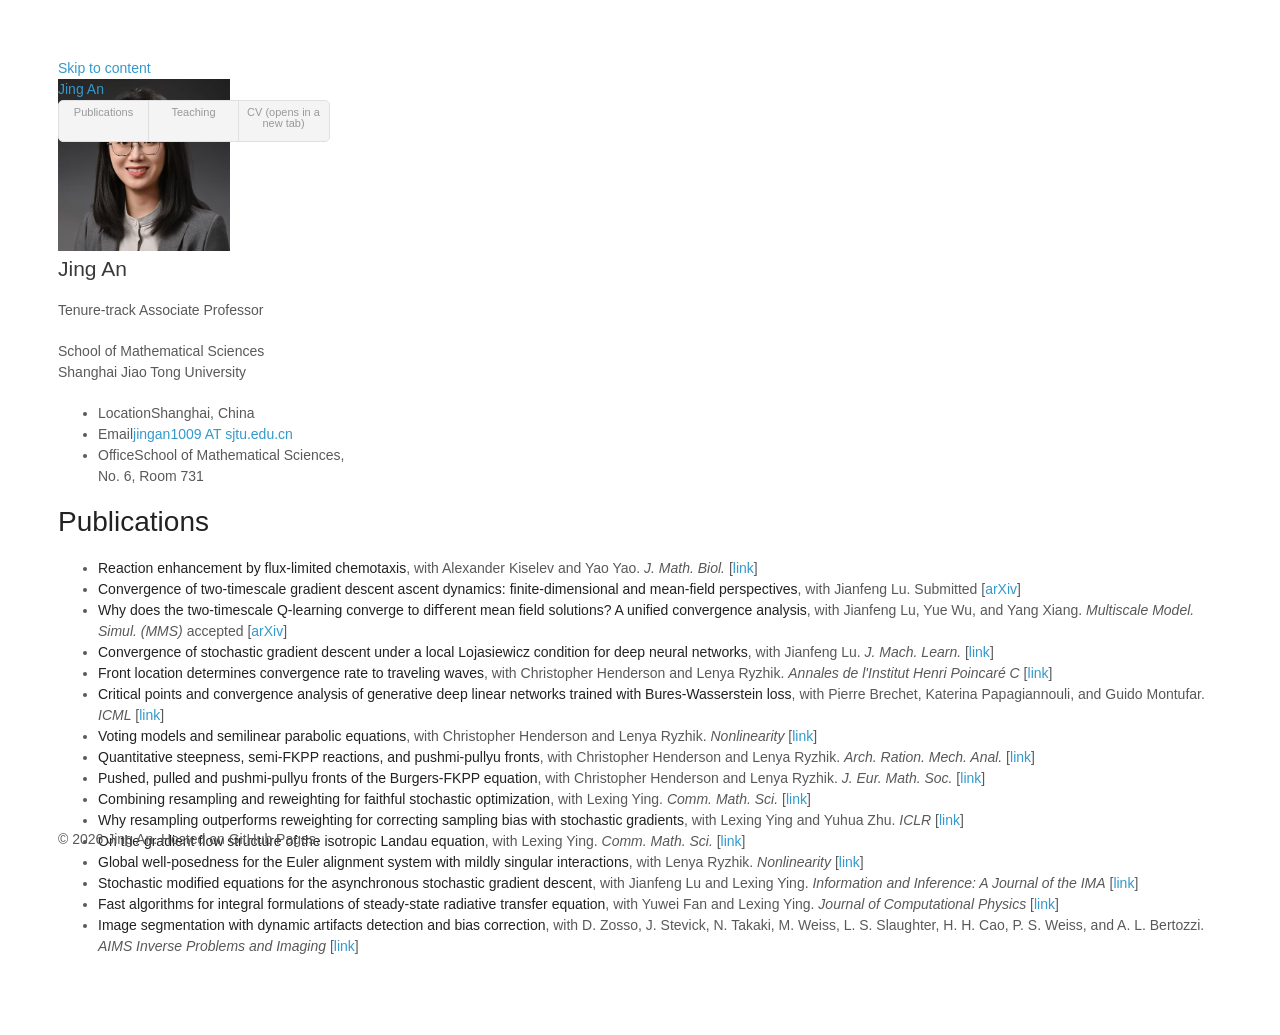
==== publications.html @ f7a0b103 "Add files via upload" ====
<!doctype html>
<html lang="en">
<head>
  <meta charset="utf-8">
  <meta name="viewport" content="width=device-width, initial-scale=1">
  <meta name="description" content="Publications — Jing An, School of Mathematical Sciences, Shanghai Jiao Tong University.">
  <title>Publications | Jing An</title>
  <link rel="stylesheet" href="styles.css">
</head>
<body>
  <a class="skip-link" href="#main-content">Skip to content</a>
  <header class="masthead">
    <nav class="navigation" aria-label="Main navigation">
      <a class="site-name" href="index.html">Jing An</a>
      <ul class="nav-links">
        <li><a href="publications.html" aria-current="page">Publications</a></li>
        <li><a href="teaching.html">Teaching</a></li>
        <li><a href="https://jingan1009.github.io/cv.pdf" target="_blank" rel="noopener noreferrer">CV<span class="visually-hidden"> (opens in a new tab)</span></a></li>
      </ul>
    </nav>
  </header>
  <div class="page-layout">
    <aside class="profile" aria-label="Profile and contact information">
      <a class="profile-photo" href="index.html" aria-label="Jing An home">
        <img src="IMG_2494.JPG" alt="Jing An" width="172" height="172">
      </a>
      <div class="profile-details">
        <h2 class="profile-name">Jing An</h2>
        <p class="profile-role">Tenure-track Associate Professor</p>
        <p class="profile-affiliation">School of Mathematical Sciences<br>Shanghai Jiao Tong University</p>
        <ul class="profile-contact">
          <li><span class="contact-label">Location</span>Shanghai, China</li>
          <li><span class="contact-label">Email</span><a href="mailto:jingan1009@sjtu.edu.cn">jingan1009 AT sjtu.edu.cn</a></li>
          <li><span class="contact-label">Office</span>School of Mathematical Sciences,<br>No. 6, Room 731</li>
        </ul>
      </div>
    </aside>
    <main id="main-content" class="page-content" tabindex="-1">
      <h1>Publications</h1>
      <ul class="publication-list">
        <li class="publication"><strong>Reaction enhancement by flux-limited chemotaxis</strong>, with Alexander Kiselev and Yao Yao.
<cite>J. Math. Biol. </cite> [<a href="https://link.springer.com/article/10.1007/s00285-026-02383-5" target="_blank" rel="noopener noreferrer">link</a>]</li>
        <li class="publication"><strong>Convergence of two-timescale gradient descent ascent dynamics: finite-dimensional and mean-field perspectives</strong>, with Jianfeng Lu. Submitted [<a href="https://arxiv.org/abs/2501.17122" target="_blank" rel="noopener noreferrer">arXiv</a>] </li>
        <li class="publication"><strong>Why does the two-timescale Q-learning converge to diﬀerent mean field solutions? A unified convergence analysis</strong>, with Jianfeng Lu, Yue Wu, and Yang Xiang. <cite>Multiscale Model. Simul. (MMS)</cite> accepted [<a href="https://arxiv.org/pdf/2404.04357" target="_blank" rel="noopener noreferrer">arXiv</a>]</li>
        <li class="publication"><strong>Convergence of stochastic gradient descent under a local Lojasiewicz condition for deep neural networks</strong>, with Jianfeng Lu. <cite>J. Mach. Learn.</cite> [<a href="https://global-sci.com/index.php/jml/article/view/13210" target="_blank" rel="noopener noreferrer">link</a>]</li>
        <li class="publication"><strong>Front location determines convergence rate to traveling waves</strong>, with Christopher Henderson and Lenya Ryzhik. <cite>Annales de l'Institut Henri Poincaré C</cite>  [<a href="https://ems.press/journals/aihpc/articles/14297832" target="_blank" rel="noopener noreferrer">link</a>]</li>
        <li class="publication"><strong>Critical points and convergence analysis of generative deep linear networks trained with Bures-Wasserstein loss</strong>, with Pierre Brechet, Katerina Papagiannouli, and Guido Montufar. <cite>ICML</cite>  [<a href="https://proceedings.mlr.press/v202/brechet23a/brechet23a.pdf" target="_blank" rel="noopener noreferrer">link</a>]</li>
        <li class="publication"><strong>Voting models and semilinear parabolic equations</strong>, with Christopher Henderson and Lenya Ryzhik. <cite>Nonlinearity</cite> [<a href="https://iopscience.iop.org/article/10.1088/1361-6544/ad001c/pdf" target="_blank" rel="noopener noreferrer">link</a>]</li>
        <li class="publication"><strong>Quantitative steepness, semi-FKPP reactions, and pushmi-pullyu fronts</strong>, with Christopher Henderson and Lenya Ryzhik. <cite>Arch. Ration. Mech. Anal.</cite> [<a href="https://link.springer.com/article/10.1007/s00205-023-01924-2" target="_blank" rel="noopener noreferrer">link</a>]</li>
        <li class="publication"><strong>Pushed, pulled and pushmi-pullyu fronts of the Burgers-FKPP equation</strong>, with Christopher Henderson and Lenya Ryzhik. <cite>J. Eur. Math. Soc.</cite> [<a href="https://ems.press/content/serial-article-files/33378" target="_blank" rel="noopener noreferrer">link</a>]</li>
        <li class="publication"><strong>Combining resampling and reweighting for faithful stochastic optimization</strong>, with Lexing Ying. <cite>Comm. Math. Sci.</cite> [<a href="https://archive.intlpress.com/site/pub/files/_fulltext/journals/cms/2023/0021/0006/CMS-2023-0021-0006-a006.pdf" target="_blank" rel="noopener noreferrer">link</a>]</li>
        <li class="publication"><strong>Why resampling outperforms reweighting for correcting sampling bias with stochastic gradients</strong>, with Lexing Ying and Yuhua Zhu. <cite>ICLR</cite> [<a href="https://openreview.net/forum?id=iQQK02mxVIT" target="_blank" rel="noopener noreferrer">link</a>]</li>
        <li class="publication"><strong>On the gradient flow structure of the isotropic Landau equation</strong>, with Lexing Ying. <cite>Comm. Math. Sci.</cite> [<a href="https://web.stanford.edu/~lexing/gradlandau.pdf" target="_blank" rel="noopener noreferrer">link</a>]</li>
        <li class="publication"><strong>Global well-posedness for the Euler alignment system with mildly singular interactions</strong>, with Lenya Ryzhik. <cite>Nonlinearity</cite> [<a href="https://iopscience.iop.org/article/10.1088/1361-6544/ab8694/pdf" target="_blank" rel="noopener noreferrer">link</a>]</li>
        <li class="publication"><strong>Stochastic modified equations for the asynchronous stochastic gradient descent</strong>, with Jianfeng Lu and Lexing Ying. <cite>Information
and Inference: A Journal of the IMA</cite> [<a href="https://academic.oup.com/imaiai/article/9/4/851/5627741" target="_blank" rel="noopener noreferrer">link</a>]</li>
        <li class="publication"><strong>Fast algorithms for integral formulations of steady-state radiative transfer equation</strong>, with Yuwei Fan and Lexing Ying. <cite>Journal of
Computational Physics</cite> [<a href="https://www.sciencedirect.com/science/article/pii/S0021999118308106" target="_blank" rel="noopener noreferrer">link</a>]</li>
        <li class="publication"><strong>Image segmentation with dynamic artifacts detection and bias correction</strong>, with D. Zosso, J. Stevick, N. Takaki, M. Weiss, L. S. Slaughter,
H. H. Cao, P. S. Weiss, and A. L. Bertozzi. <cite>AIMS Inverse
Problems and Imaging</cite> [<a href="https://escholarship.org/content/qt0p29z3tf/qt0p29z3tf_noSplash_73d48c8acd2137e12c8125ad09bd759a.pdf" target="_blank" rel="noopener noreferrer">link</a>]</li>
      </ul>
    </main>
  </div>
  <footer class="site-footer">
    <div class="footer-content">&copy; 2026 Jing An. Hosted on GitHub Pages.</div>
  </footer>
</body>
</html>
---- styles.css ----
body {
  background-color: #fff;
  padding:50px;
  font: 14px/1.5 -apple-system, BlinkMacSystemFont, "Segoe UI", Roboto, Oxygen, Ubuntu, Cantarell, "Fira Sans", "Droid Sans", "Helvetica Neue", Arial, sans-serif, "Apple Color Emoji", "Segoe UI Emoji", "Segoe UI Symbol";
  color:#595959;
  font-weight:400;
}

h1, h2, h3, h4, h5, h6 {
  color:#222;
  margin:0 0 20px;
}

p, ul, ol, table, pre, dl {
  margin:0 0 20px;
}

h1, h2, h3 {
  line-height:1.1;
}

h1 {
  font-size:28px;
  font-weight: 500;
}

h2 {
  color:#393939;
  font-weight: 500;
}

h3, h4, h5, h6 {
  color:#494949;
  font-weight: 500;
}

a {
  color:#39c;
  text-decoration:none;
}

a:hover {
  color:#069;
}

a small {
  font-size:11px;
  color:#777;
  margin-top:-0.3em;
  display:block;
}

a:hover small {
  color:#777;
}

.wrapper {
  width:860px;
  margin:0 auto;
}

blockquote {
  border-left:1px solid #e5e5e5;
  margin:0;
  padding:0 0 0 20px;
  font-style:italic;
}

code, pre {
  font-family:Monaco, Bitstream Vera Sans Mono, Lucida Console, Terminal, Consolas, Liberation Mono, DejaVu Sans Mono, Courier New, monospace;
  color:#333;
}

pre {
  padding:8px 15px;
  background: #f8f8f8;
  border-radius:5px;
  border:1px solid #e5e5e5;
  overflow-x: auto;
}

table {
  width:100%;
  border-collapse:collapse;
}

th, td {
  text-align:left;
  padding:5px 10px;
  border-bottom:1px solid #e5e5e5;
}

dt {
  color:#444;
  font-weight:500;
}

th {
  color:#444;
}

img {
  max-width:100%;
}

header {
  width:270px;
  float:left;
  position:fixed;
  -webkit-font-smoothing:subpixel-antialiased;
}

header ul {
  list-style:none;
  height:40px;
  padding:0;
  background: #f4f4f4;
  border-radius:5px;
  border:1px solid #e0e0e0;
  width:270px;
}

header li {
  width:89px;
  float:left;
  border-right:1px solid #e0e0e0;
  height:40px;
}

header li:first-child a {
  border-radius:5px 0 0 5px;
}

header li:last-child a {
  border-radius:0 5px 5px 0;
}

header ul a {
  line-height:1;
  font-size:11px;
  color:#999;
  display:block;
  text-align:center;
  padding-top:6px;
  height:34px;
}

header ul a:hover {
  color:#999;
}

header ul a:active {
  background-color:#f0f0f0;
}

strong {
  color:#222;
  font-weight:500;
}

header ul li + li + li {
  border-right:none;
  width:89px;
}

header ul a strong {
  font-size:14px;
  display:block;
  color:#222;
}

section {
  width:500px;
  float:right;
  padding-bottom:50px;
}

small {
  font-size:11px;
}

hr {
  border:0;
  background:#e5e5e5;
  height:1px;
  margin:0 0 20px;
}

footer {
  width:270px;
  float:left;
  position:fixed;
  bottom:50px;
  -webkit-font-smoothing:subpixel-antialiased;
}

@media print, screen and (max-width: 960px) {

  div.wrapper {
    width:auto;
    margin:0;
  }

  header, section, footer {
    float:none;
    position:static;
    width:auto;
  }

  header {
    padding-right:320px;
  }

  section {
    border:1px solid #e5e5e5;
    border-width:1px 0;
    padding:20px 0;
    margin:0 0 20px;
  }

  header a small {
    display:inline;
  }

  header ul {
    position:absolute;
    right:50px;
    top:52px;
  }
}

@media print, screen and (max-width: 720px) {
  body {
    word-wrap:break-word;
  }

  header {
    padding:0;
  }

  header ul, header p.view {
    position:static;
  }

  pre, code {
    word-wrap:normal;
  }
}

@media print, screen and (max-width: 480px) {
  body {
    padding:15px;
  }

  header ul {
    width:99%;
  }

  header li, header ul li + li + li {
    width:33%;
  }
}

@media print {
  body {
    padding:0.4in;
    font-size:12pt;
    color:#444;
  }
}
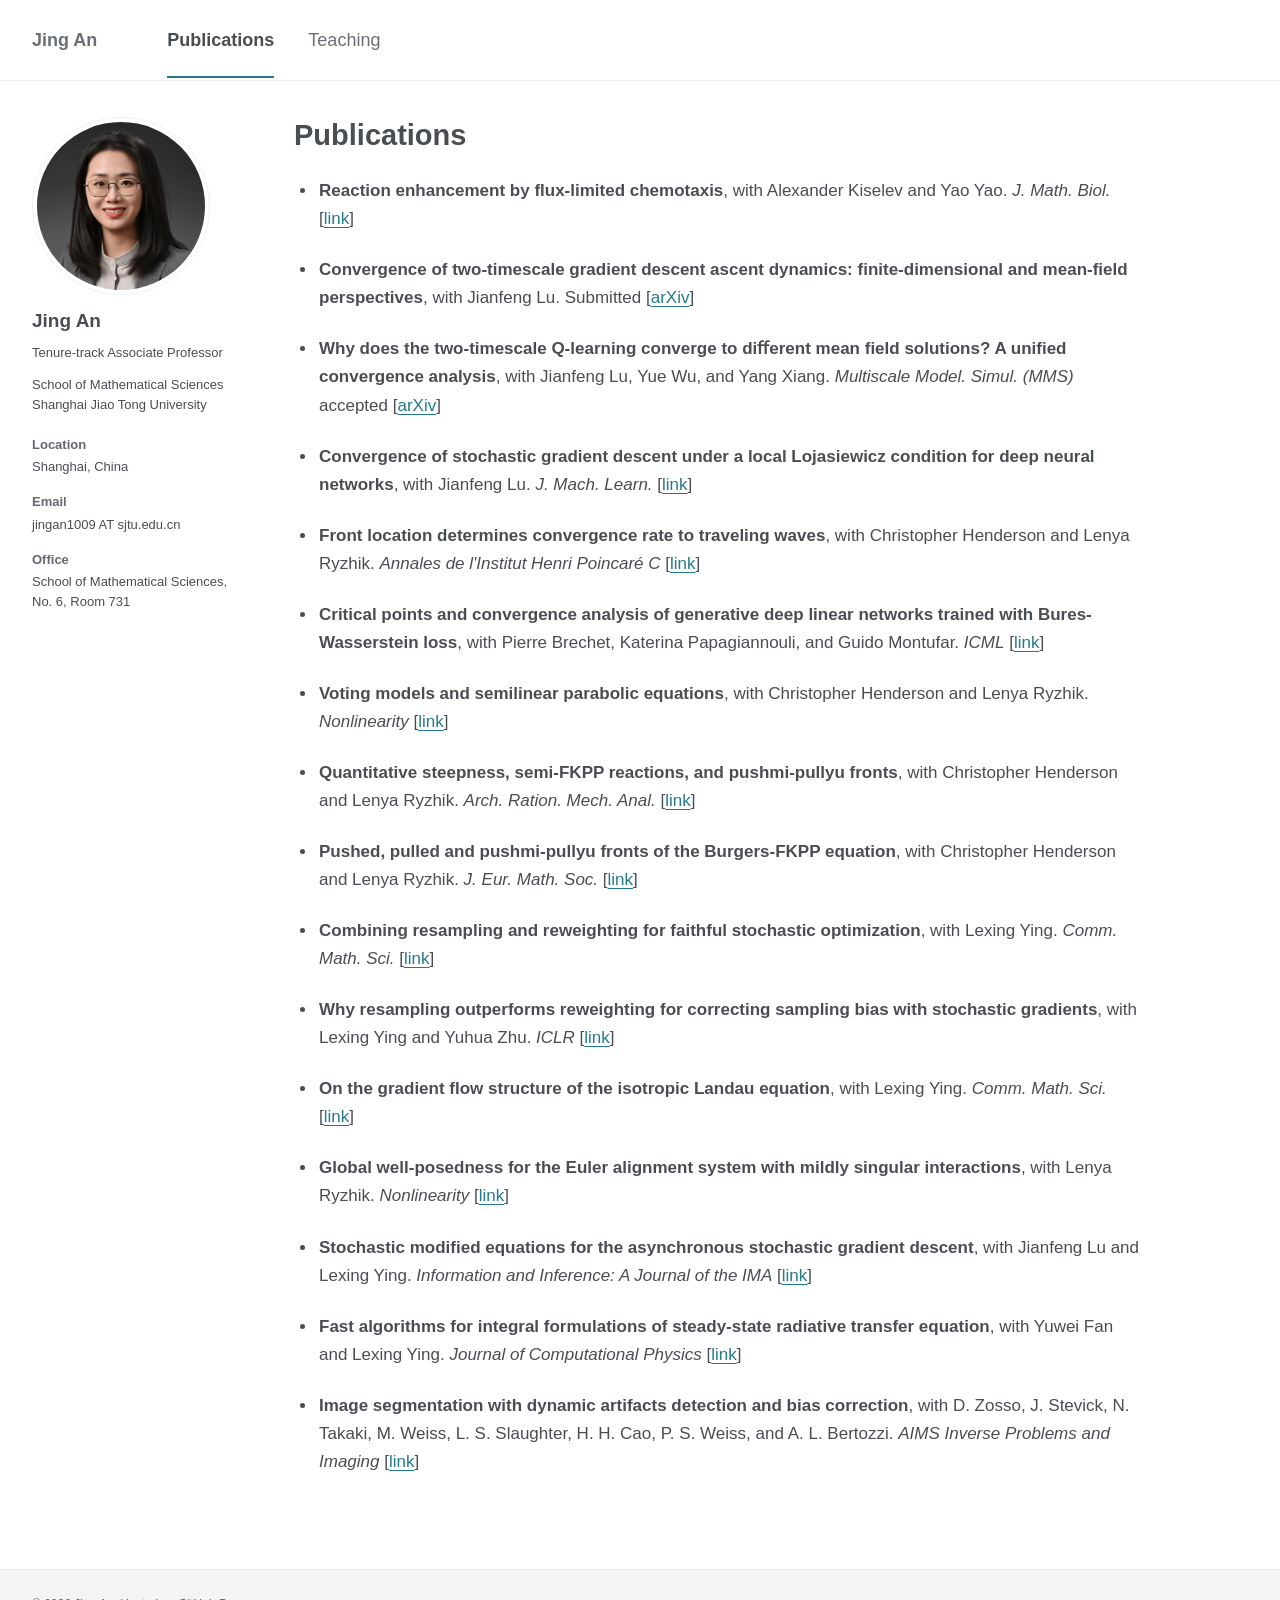
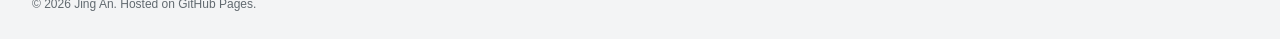
==== commit 1792ce83: "Update publications.html" ====
--- a/publications.html
+++ b/publications.html
@@ -15,7 +15,6 @@
       <ul class="nav-links">
         <li><a href="publications.html" aria-current="page">Publications</a></li>
         <li><a href="teaching.html">Teaching</a></li>
-        <li><a href="https://jingan1009.github.io/cv.pdf" target="_blank" rel="noopener noreferrer">CV<span class="visually-hidden"> (opens in a new tab)</span></a></li>
       </ul>
     </nav>
   </header>
--- a/styles.css
+++ b/styles.css
@@ -1,270 +1,129 @@
+/* Shared, responsive academic layout. No external framework is required. */
+:root {
+  color-scheme: light;
+  --text: #494e52;
+  --muted: #626a70;
+  --link: #247a8a;
+  --line: #edf0f1;
+  --width: 1260px;
+}
+* { box-sizing: border-box; }
+html { overflow-y: scroll; }
 body {
-  background-color: #fff;
-  padding:50px;
-  font: 14px/1.5 -apple-system, BlinkMacSystemFont, "Segoe UI", Roboto, Oxygen, Ubuntu, Cantarell, "Fira Sans", "Droid Sans", "Helvetica Neue", Arial, sans-serif, "Apple Color Emoji", "Segoe UI Emoji", "Segoe UI Symbol";
-  color:#595959;
-  font-weight:400;
+  margin: 0;
+  min-height: 100vh;
+  display: flex;
+  flex-direction: column;
+  color: var(--text);
+  background: #fff;
+  font-family: -apple-system, BlinkMacSystemFont, "Segoe UI", Arial, sans-serif;
+  font-size: 18px;
+  line-height: 1.6;
+  -webkit-text-size-adjust: 100%;
 }
-
-h1, h2, h3, h4, h5, h6 {
-  color:#222;
-  margin:0 0 20px;
+a { color: var(--link); text-underline-offset: 3px; }
+a:hover { color: #155464; }
+a:focus-visible { outline: 2px solid var(--link); outline-offset: 5px; border-radius: 2px; }
+img { max-width: 100%; }
+p { margin: 0 0 1.4em; }
+h1, h2 { color: var(--text); line-height: 1.25; }
+h1 { margin: 0 0 0.6em; font-size: 29px; font-weight: 700; }
+h2 { margin: 1.6em 0 0.7em; font-size: 23px; font-weight: 650; }
+.masthead { border-bottom: 1px solid var(--line); }
+.navigation {
+  width: min(100%, var(--width));
+  min-height: 80px;
+  margin: 0 auto;
+  padding: 0 22px;
+  display: flex;
+  align-items: center;
+  gap: 70px;
 }
-
-p, ul, ol, table, pre, dl {
-  margin:0 0 20px;
+.navigation a { text-decoration: none; color: #697177; }
+.navigation a:hover { color: var(--text); }
+.site-name { font-weight: 700; white-space: nowrap; }
+.nav-links { list-style: none; display: flex; align-items: center; gap: 34px; padding: 0; margin: 0; }
+.nav-links a { display: block; padding: 24px 0; }
+.navigation a[aria-current="page"] { color: var(--text); font-weight: 650; }
+.nav-links a[aria-current="page"] { box-shadow: inset 0 -2px var(--link); }
+.page-layout {
+  width: min(100%, var(--width));
+  margin: 0 auto;
+  padding: 36px 22px 70px;
+  display: grid;
+  grid-template-columns: 214px minmax(0, 1fr);
+  gap: 48px;
+  align-items: start;
+  flex: 1;
 }
-
-h1, h2, h3 {
-  line-height:1.1;
+.profile { font-size: 13px; line-height: 1.55; }
+.profile-photo { display: block; width: 178px; margin: 0 0 14px; }
+.profile-photo img {
+  display: block;
+  width: 178px;
+  height: 178px;
+  padding: 4px;
+  object-fit: cover;
+  object-position: center;
+  border: 1px solid #f0f1f2;
+  border-radius: 50%;
 }
-
-h1 {
-  font-size:28px;
-  font-weight: 500;
+.profile-name { margin: 0 0 10px; font-size: 19px; font-weight: 700; }
+.profile-role { margin-bottom: 12px; max-width: 205px; }
+.profile-affiliation { margin-bottom: 20px; }
+.profile-contact { list-style: none; padding: 0; margin: 0; }
+.profile-contact li { margin-bottom: 15px; overflow-wrap: anywhere; }
+.contact-label { display: block; color: var(--muted); font-weight: 600; margin-bottom: 2px; }
+.profile-contact a { color: inherit; text-decoration: none; }
+.profile-contact a:hover { color: var(--link); text-decoration: underline; }
+.page-content { min-width: 0; max-width: 850px; }
+.page-content:focus { outline: none; }
+.publication-list { padding-left: 23px; margin: 24px 0 0; }
+.publication { padding-left: 2px; margin-bottom: 23px; font-size: 17px; line-height: 1.65; }
+.publication strong { font-weight: 600; }
+.publication cite { font-style: italic; }
+.course h2 { margin-top: 1.25em; font-size: 22px; }
+.course-term { color: var(--muted); margin-bottom: 14px; }
+.site-footer { background: #f3f4f5; border-top: 1px solid #e7e9eb; color: var(--muted); }
+.footer-content { max-width: var(--width); margin: 0 auto; padding: 25px 22px; font-size: 12px; }
+.visually-hidden { position: absolute; width: 1px; height: 1px; padding: 0; margin: -1px; overflow: hidden; clip: rect(0, 0, 0, 0); white-space: nowrap; border: 0; }
+.skip-link { position: absolute; top: 0; left: 12px; padding: 10px 15px; background: #fff; z-index: 10; transform: translateY(-150%); }
+.skip-link:focus { transform: translateY(0); }
+@media (max-width: 900px) {
+  .navigation { gap: 48px; }
+  .page-layout { grid-template-columns: 190px minmax(0, 1fr); gap: 32px; }
 }
-
-h2 {
-  color:#393939;
-  font-weight: 500;
+@media (max-width: 680px) {
+  body { font-size: 16px; }
+  .navigation { min-height: 68px; gap: 24px; padding: 0 20px; flex-wrap: wrap; }
+  .nav-links { gap: 22px; font-size: 15px; }
+  .nav-links a { padding: 21px 0; }
+  .page-layout { display: block; padding: 26px 20px 45px; }
+  .profile { display: grid; grid-template-columns: 108px minmax(0, 1fr); gap: 20px; padding-bottom: 26px; margin-bottom: 28px; border-bottom: 1px solid var(--line); }
+  .profile-photo { width: 108px; }
+  .profile-photo img { width: 108px; height: 108px; padding: 3px; }
+  .profile-name { font-size: 19px; margin-bottom: 7px; }
+  .profile-role { max-width: none; margin-bottom: 8px; }
+  .profile-affiliation { margin-bottom: 14px; }
+  .profile-contact li { margin-bottom: 10px; }
+  h1 { font-size: 27px; }
+  h2 { font-size: 22px; }
+  .publication { font-size: 16px; margin-bottom: 24px; }
+  .footer-content { padding: 22px 20px; }
 }
-
-h3, h4, h5, h6 {
-  color:#494949;
-  font-weight: 500;
+@media (max-width: 380px) {
+  .navigation { gap: 17px; padding: 0 16px; }
+  .nav-links { gap: 15px; font-size: 14px; }
+  .site-name { font-size: 16px; }
+  .page-layout { padding-left: 16px; padding-right: 16px; }
+  .profile { grid-template-columns: 85px minmax(0, 1fr); gap: 16px; }
+  .profile-photo, .profile-photo img { width: 85px; height: 85px; }
 }
-
-a {
-  color:#39c;
-  text-decoration:none;
+@media print {
+  .masthead, .profile, .site-footer, .skip-link { display: none; }
+  body { font-size: 11pt; }
+  .page-layout { display: block; padding: 0; }
+  .page-content { max-width: none; }
+  .publication { font-size: 11pt; break-inside: avoid; }
+  a { color: inherit; }
 }
-
-a:hover {
-  color:#069;
-}
-
-a small {
-  font-size:11px;
-  color:#777;
-  margin-top:-0.3em;
-  display:block;
-}
-
-a:hover small {
-  color:#777;
-}
-
-.wrapper {
-  width:860px;
-  margin:0 auto;
-}
-
-blockquote {
-  border-left:1px solid #e5e5e5;
-  margin:0;
-  padding:0 0 0 20px;
-  font-style:italic;
-}
-
-code, pre {
-  font-family:Monaco, Bitstream Vera Sans Mono, Lucida Console, Terminal, Consolas, Liberation Mono, DejaVu Sans Mono, Courier New, monospace;
-  color:#333;
-}
-
-pre {
-  padding:8px 15px;
-  background: #f8f8f8;
-  border-radius:5px;
-  border:1px solid #e5e5e5;
-  overflow-x: auto;
-}
-
-table {
-  width:100%;
-  border-collapse:collapse;
-}
-
-th, td {
-  text-align:left;
-  padding:5px 10px;
-  border-bottom:1px solid #e5e5e5;
-}
-
-dt {
-  color:#444;
-  font-weight:500;
-}
-
-th {
-  color:#444;
-}
-
-img {
-  max-width:100%;
-}
-
-header {
-  width:270px;
-  float:left;
-  position:fixed;
-  -webkit-font-smoothing:subpixel-antialiased;
-}
-
-header ul {
-  list-style:none;
-  height:40px;
-  padding:0;
-  background: #f4f4f4;
-  border-radius:5px;
-  border:1px solid #e0e0e0;
-  width:270px;
-}
-
-header li {
-  width:89px;
-  float:left;
-  border-right:1px solid #e0e0e0;
-  height:40px;
-}
-
-header li:first-child a {
-  border-radius:5px 0 0 5px;
-}
-
-header li:last-child a {
-  border-radius:0 5px 5px 0;
-}
-
-header ul a {
-  line-height:1;
-  font-size:11px;
-  color:#999;
-  display:block;
-  text-align:center;
-  padding-top:6px;
-  height:34px;
-}
-
-header ul a:hover {
-  color:#999;
-}
-
-header ul a:active {
-  background-color:#f0f0f0;
-}
-
-strong {
-  color:#222;
-  font-weight:500;
-}
-
-header ul li + li + li {
-  border-right:none;
-  width:89px;
-}
-
-header ul a strong {
-  font-size:14px;
-  display:block;
-  color:#222;
-}
-
-section {
-  width:500px;
-  float:right;
-  padding-bottom:50px;
-}
-
-small {
-  font-size:11px;
-}
-
-hr {
-  border:0;
-  background:#e5e5e5;
-  height:1px;
-  margin:0 0 20px;
-}
-
-footer {
-  width:270px;
-  float:left;
-  position:fixed;
-  bottom:50px;
-  -webkit-font-smoothing:subpixel-antialiased;
-}
-
-@media print, screen and (max-width: 960px) {
-
-  div.wrapper {
-    width:auto;
-    margin:0;
-  }
-
-  header, section, footer {
-    float:none;
-    position:static;
-    width:auto;
-  }
-
-  header {
-    padding-right:320px;
-  }
-
-  section {
-    border:1px solid #e5e5e5;
-    border-width:1px 0;
-    padding:20px 0;
-    margin:0 0 20px;
-  }
-
-  header a small {
-    display:inline;
-  }
-
-  header ul {
-    position:absolute;
-    right:50px;
-    top:52px;
-  }
-}
-
-@media print, screen and (max-width: 720px) {
-  body {
-    word-wrap:break-word;
-  }
-
-  header {
-    padding:0;
-  }
-
-  header ul, header p.view {
-    position:static;
-  }
-
-  pre, code {
-    word-wrap:normal;
-  }
-}
-
-@media print, screen and (max-width: 480px) {
-  body {
-    padding:15px;
-  }
-
-  header ul {
-    width:99%;
-  }
-
-  header li, header ul li + li + li {
-    width:33%;
-  }
-}
-
-@media print {
-  body {
-    padding:0.4in;
-    font-size:12pt;
-    color:#444;
-  }
-}
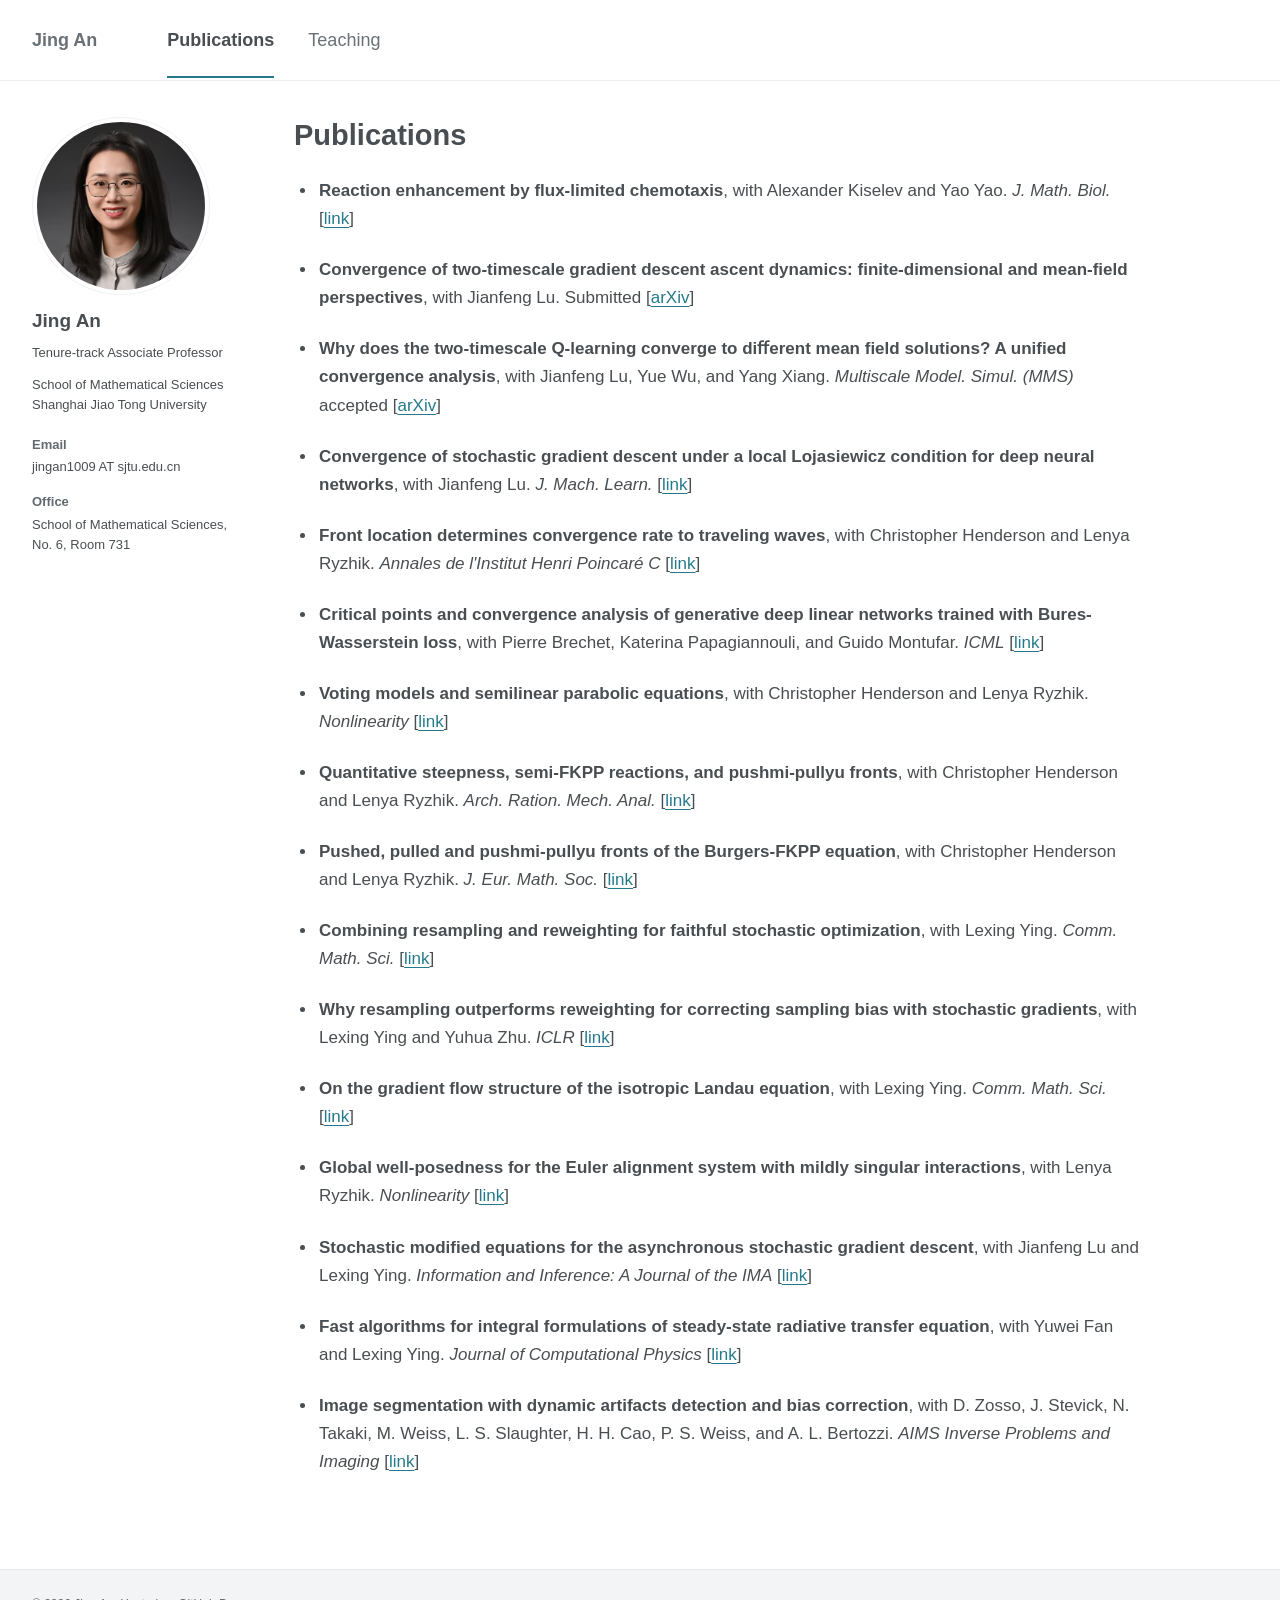
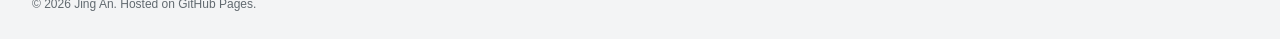
==== commit abe65492: "Update publications.html" ====
--- a/publications.html
+++ b/publications.html
@@ -28,8 +28,7 @@
         <p class="profile-role">Tenure-track Associate Professor</p>
         <p class="profile-affiliation">School of Mathematical Sciences<br>Shanghai Jiao Tong University</p>
         <ul class="profile-contact">
-          <li><span class="contact-label">Location</span>Shanghai, China</li>
-          <li><span class="contact-label">Email</span><a href="mailto:jingan1009@sjtu.edu.cn">jingan1009 AT sjtu.edu.cn</a></li>
+          <li><span class="contact-label">Email</span>jingan1009 AT sjtu.edu.cn</li>
           <li><span class="contact-label">Office</span>School of Mathematical Sciences,<br>No. 6, Room 731</li>
         </ul>
       </div>
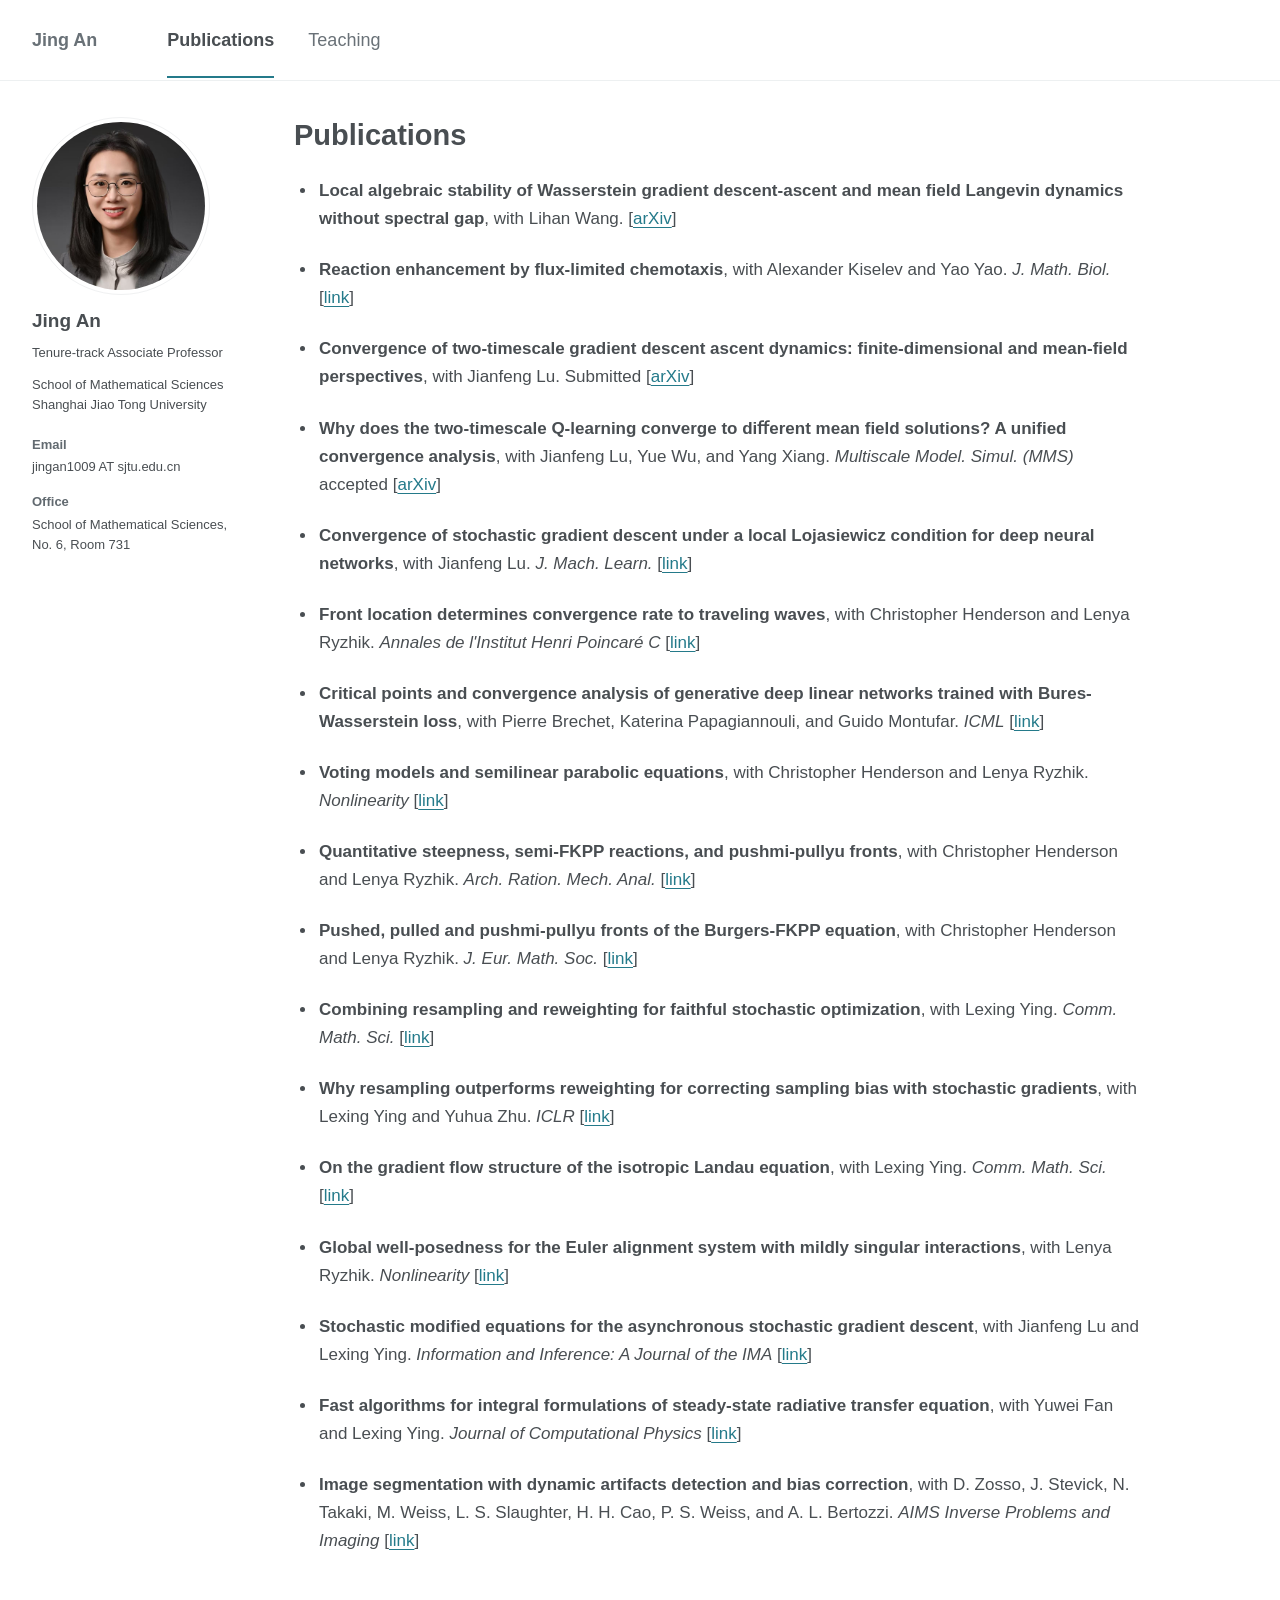
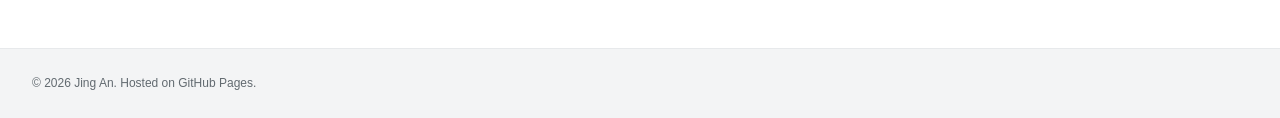
==== commit 01f81aec: "Update publications.html" ====
--- a/publications.html
+++ b/publications.html
@@ -36,6 +36,7 @@
     <main id="main-content" class="page-content" tabindex="-1">
       <h1>Publications</h1>
       <ul class="publication-list">
+       <li class="publication"><strong>Local algebraic stability of Wasserstein gradient descent-ascent and mean field Langevin dynamics without spectral gap</strong>, with Lihan Wang.  [<a href="https://arxiv.org/abs/2610.35528" target="_blank" rel="noopener noreferrer">arXiv</a>] </li>
         <li class="publication"><strong>Reaction enhancement by flux-limited chemotaxis</strong>, with Alexander Kiselev and Yao Yao.
 <cite>J. Math. Biol. </cite> [<a href="https://link.springer.com/article/10.1007/s00285-026-02383-5" target="_blank" rel="noopener noreferrer">link</a>]</li>
         <li class="publication"><strong>Convergence of two-timescale gradient descent ascent dynamics: finite-dimensional and mean-field perspectives</strong>, with Jianfeng Lu. Submitted [<a href="https://arxiv.org/abs/2501.17122" target="_blank" rel="noopener noreferrer">arXiv</a>] </li>
